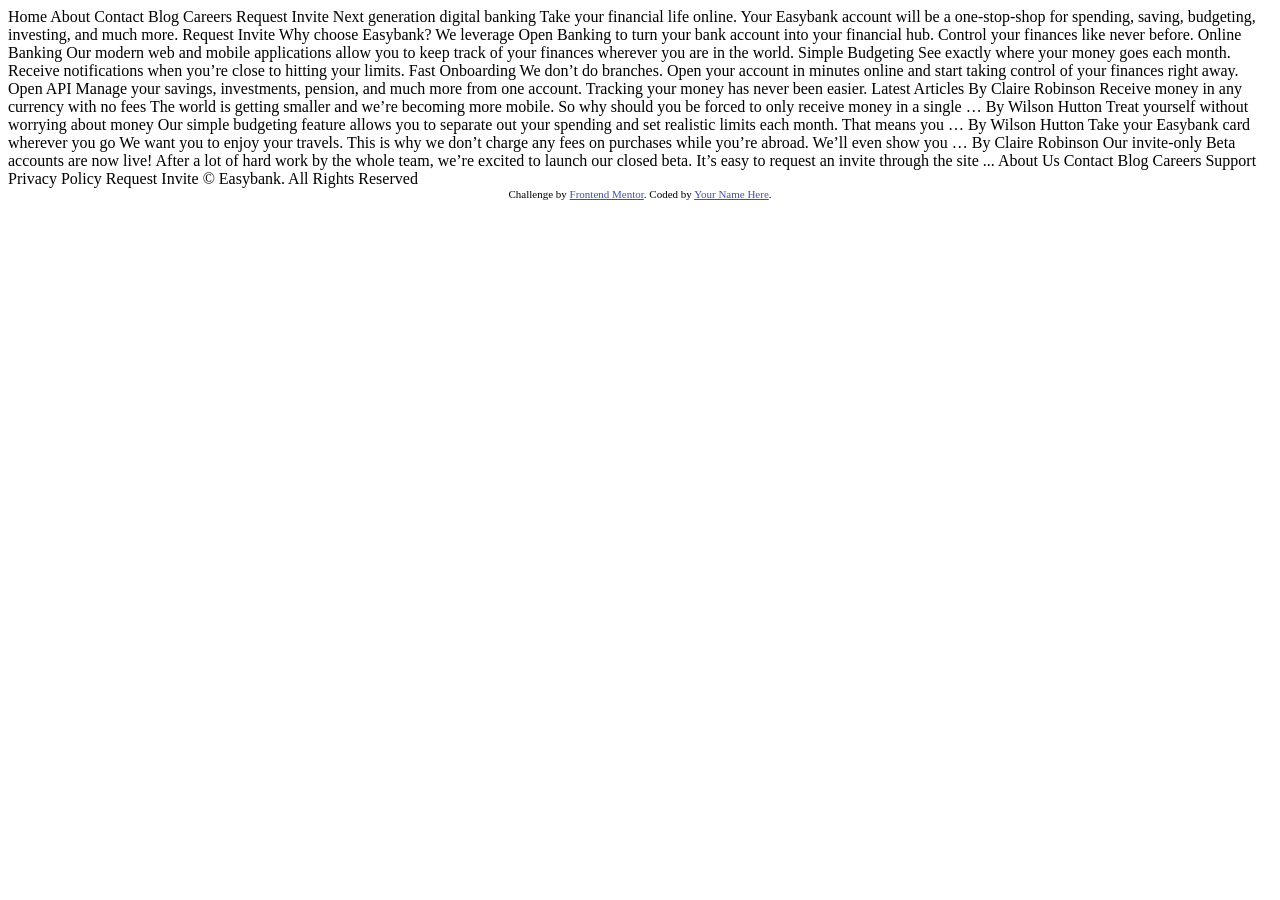
==== src/index.html @ cdc17687 "adding starting files" ====
<!DOCTYPE html>
<html lang="en">
<head>
  <meta charset="UTF-8">
  <meta name="viewport" content="width=device-width, initial-scale=1.0"> <!-- displays site properly based on user's device -->

  <link rel="icon" type="image/png" sizes="32x32" href="./images/favicon-32x32.png">
  
  <title>Frontend Mentor | Easybank landing page</title>

  <!-- Feel free to remove these styles or customise in your own stylesheet 👍 -->
  <style>
    .attribution { font-size: 11px; text-align: center; }
    .attribution a { color: hsl(228, 45%, 44%); }
  </style>
</head>
<body>

  Home
  About
  Contact
  Blog
  Careers

  Request Invite



  Next generation digital banking

  Take your financial life online. Your Easybank account will be a one-stop-shop 
  for spending, saving, budgeting, investing, and much more.

  Request Invite



  Why choose Easybank?

  We leverage Open Banking to turn your bank account into your financial hub. Control 
  your finances like never before.

  Online Banking
  Our modern web and mobile applications allow you to keep track of your finances 
  wherever you are in the world.

  Simple Budgeting
  See exactly where your money goes each month. Receive notifications when you’re 
  close to hitting your limits.

  Fast Onboarding
  We don’t do branches. Open your account in minutes online and start taking control 
  of your finances right away.

  Open API
  Manage your savings, investments, pension, and much more from one account. Tracking 
  your money has never been easier.

  

  Latest Articles

  By Claire Robinson
  Receive money in any currency with no fees
  The world is getting smaller and we’re becoming more mobile. So why should you be 
  forced to only receive money in a single …

  By Wilson Hutton
  Treat yourself without worrying about money
  Our simple budgeting feature allows you to separate out your spending and set 
  realistic limits each month. That means you …

  By Wilson Hutton
  Take your Easybank card wherever you go
  We want you to enjoy your travels. This is why we don’t charge any fees on purchases 
  while you’re abroad. We’ll even show you …

  By Claire Robinson
  Our invite-only Beta accounts are now live!
  After a lot of hard work by the whole team, we’re excited to launch our closed beta. 
  It’s easy to request an invite through the site ...

  

  About Us
  Contact
  Blog
  Careers
  Support
  Privacy Policy

  Request Invite

  © Easybank. All Rights Reserved
  
  <div class="attribution">
    Challenge by <a href="https://www.frontendmentor.io?ref=challenge" target="_blank">Frontend Mentor</a>. 
    Coded by <a href="#">Your Name Here</a>.
  </div>
</body>
</html>
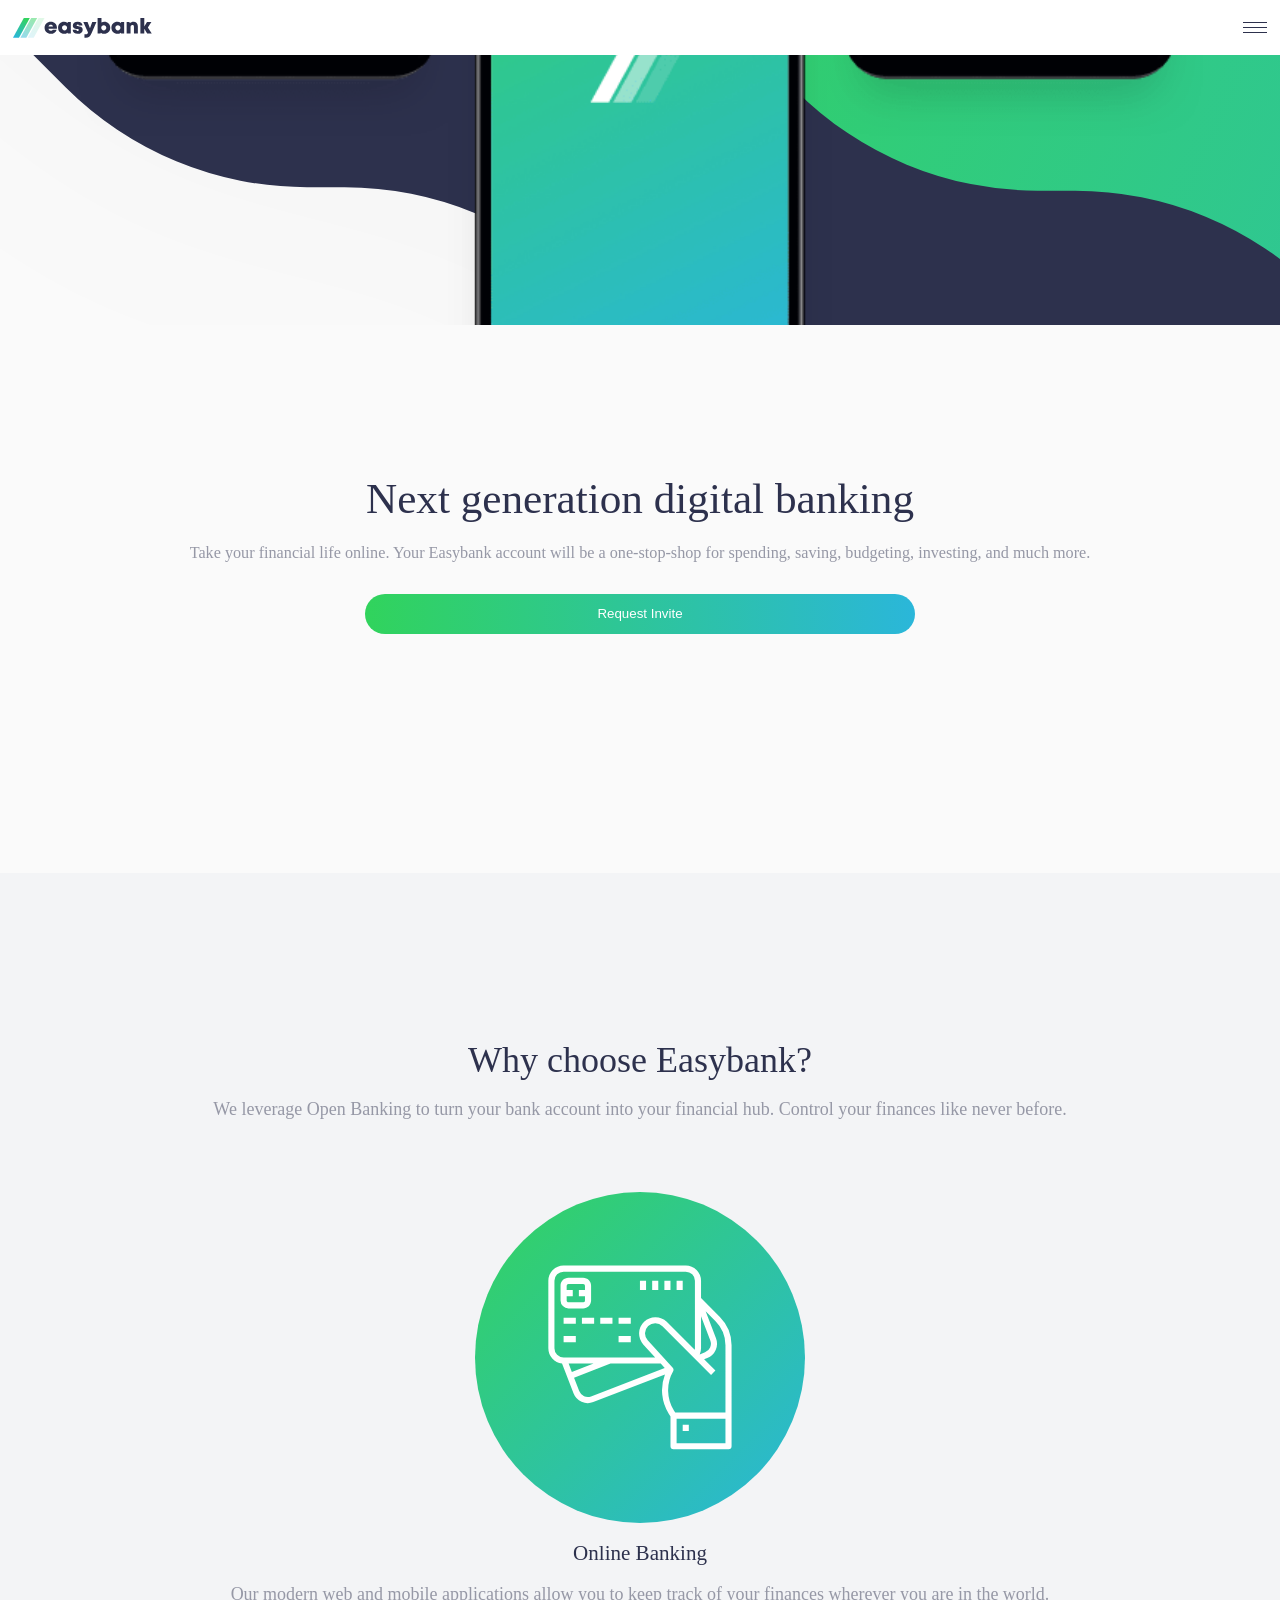
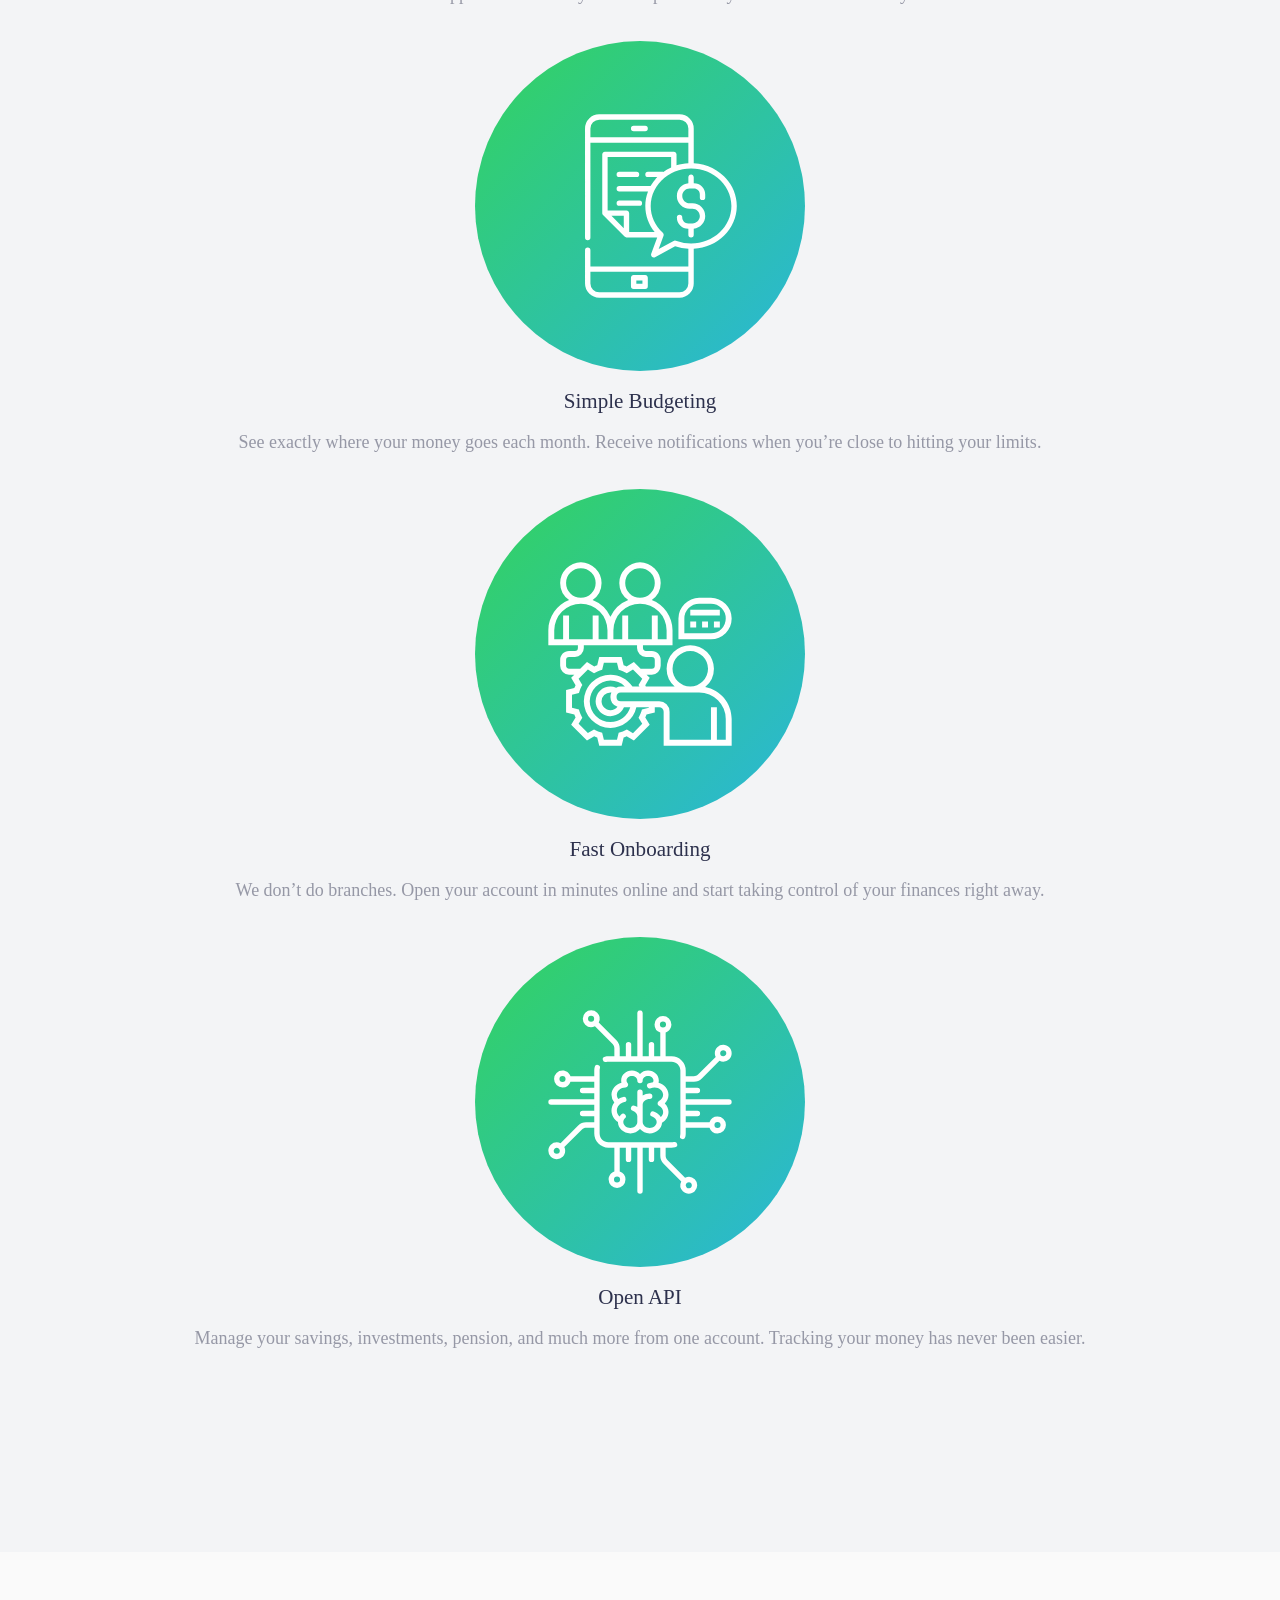
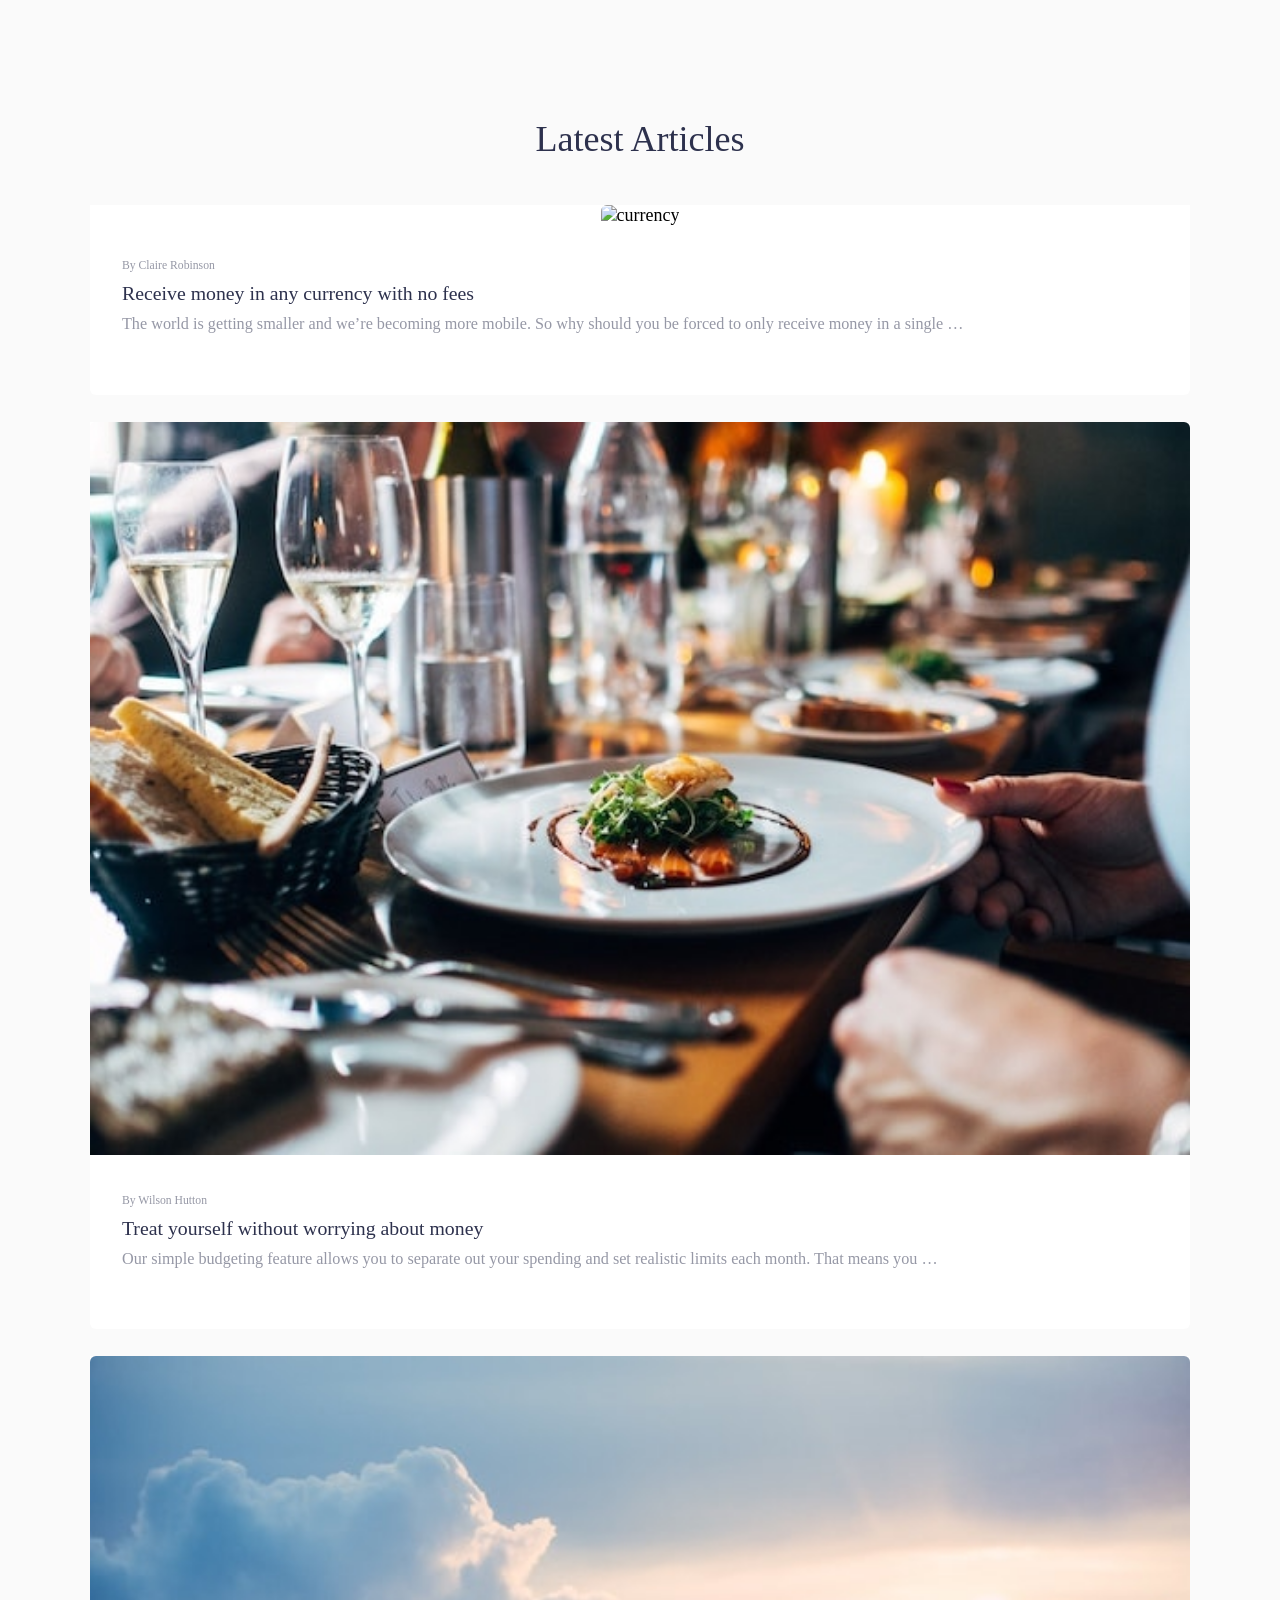
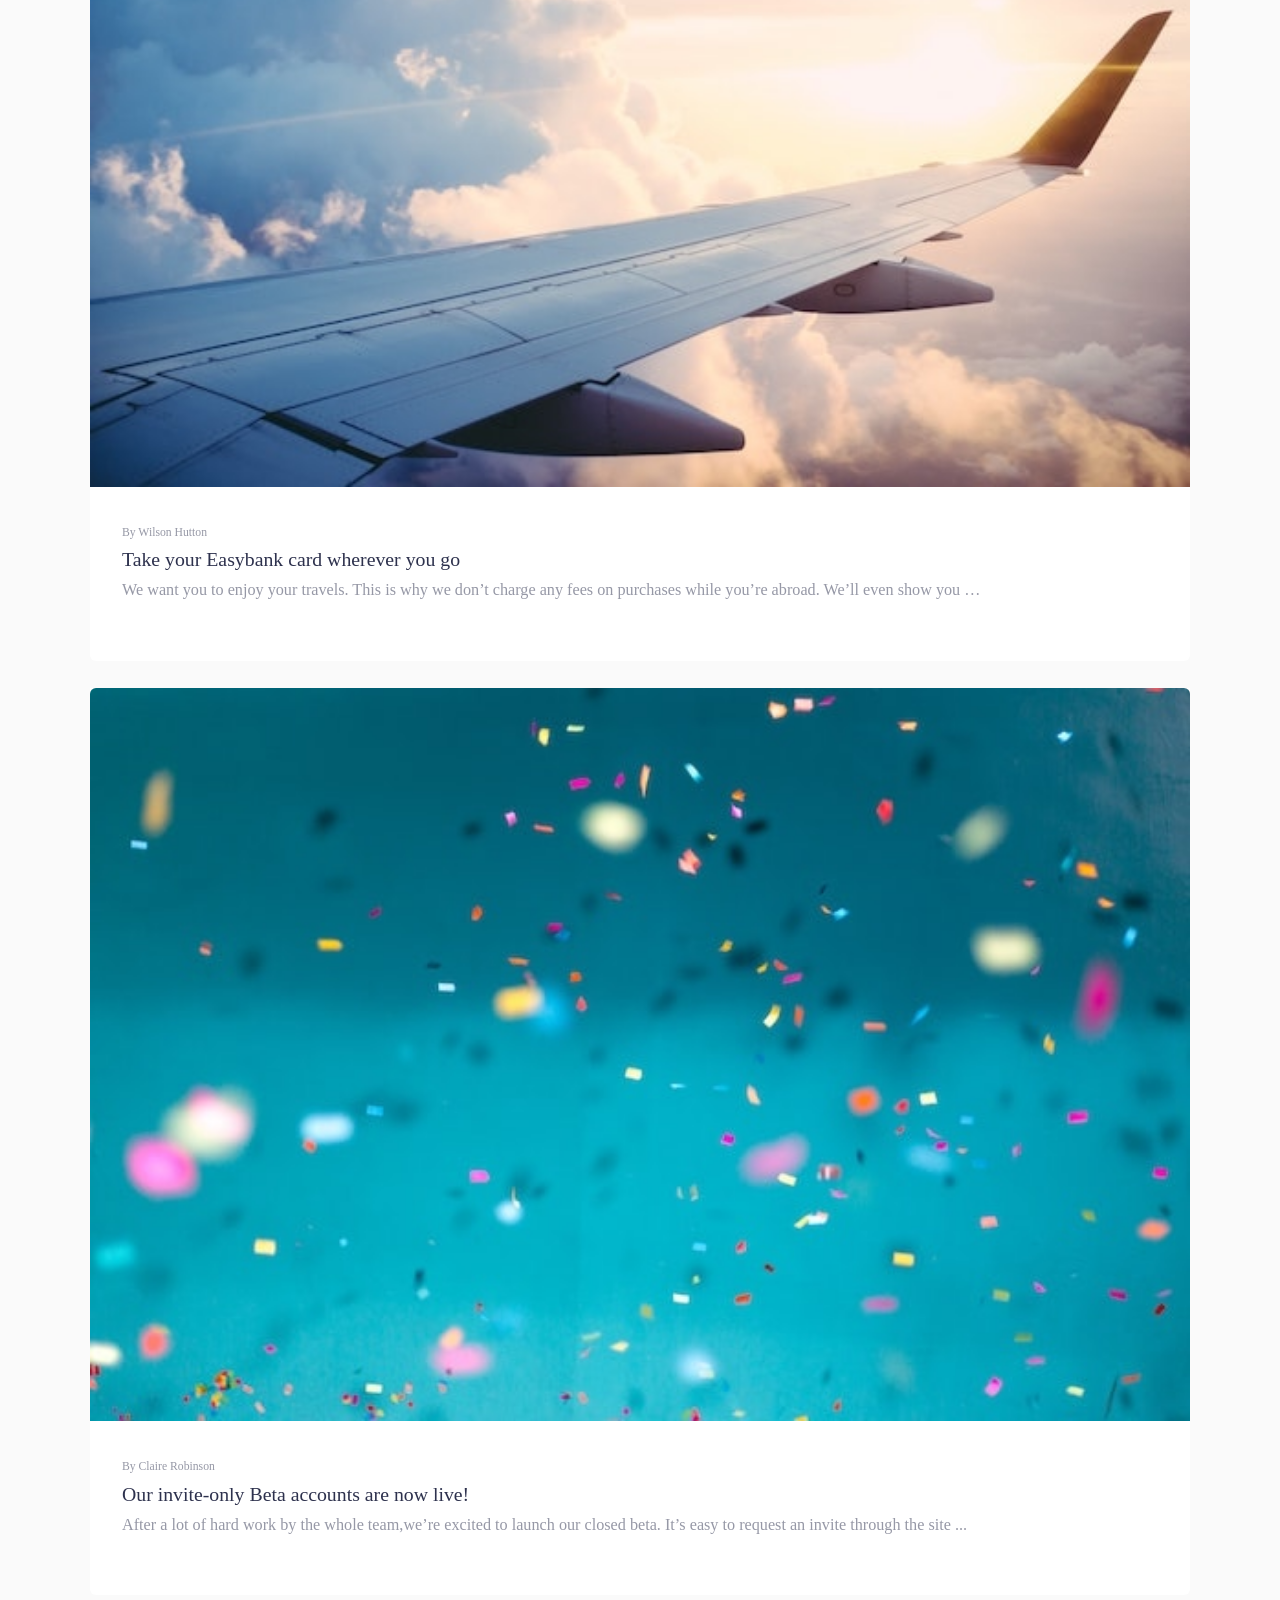
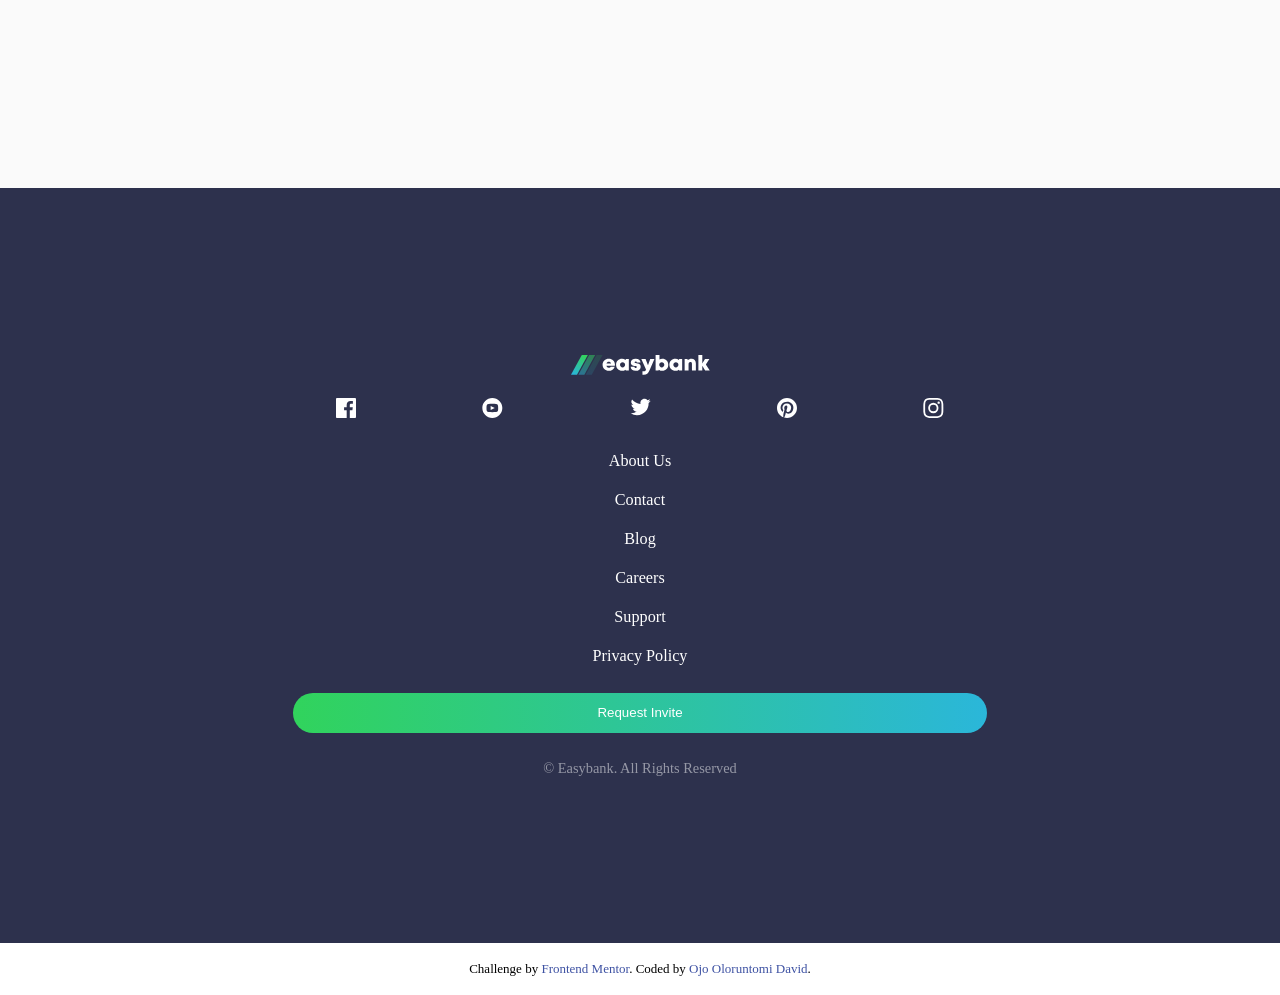
==== commit 4120e1ba: "mobile view" ====
--- a/src/index.html
+++ b/src/index.html
@@ -1,101 +1,199 @@
 <!DOCTYPE html>
 <html lang="en">
+
 <head>
   <meta charset="UTF-8">
-  <meta name="viewport" content="width=device-width, initial-scale=1.0"> <!-- displays site properly based on user's device -->
+  <meta name="viewport" content="width=device-width, initial-scale=1.0">
 
   <link rel="icon" type="image/png" sizes="32x32" href="./images/favicon-32x32.png">
-  
+  <link rel="stylesheet" href="./css/index.css">
+
   <title>Frontend Mentor | Easybank landing page</title>
+</head>
 
-  <!-- Feel free to remove these styles or customise in your own stylesheet 👍 -->
-  <style>
-    .attribution { font-size: 11px; text-align: center; }
-    .attribution a { color: hsl(228, 45%, 44%); }
-  </style>
-</head>
 <body>
 
-  Home
-  About
-  Contact
-  Blog
-  Careers
+  <div class="container">
+    <nav>
+      <div class="logo">
+        <img src="./images/logo.svg" alt="easybank logo">
+      </div>
+          <ul id="main-nav" class="mobile">
+              <li><a href="index.html">Home</a></li>
+              <li><a href="index.html">About</a></li>
+              <li><a href="index.html">Contact</a></li>
+              <li><a href="index.html">Blog</a></li>
+              <li><a href="index.html">Careers</a></li>
+            </ul>
+      <div class="nav-btn">
+        <img src="./images/icon-hamburger.svg" alt="icon-hamburger">
+      </div>
+      <button type="button">Request Invite</button>
+    </nav>
 
-  Request Invite
+    <main>
+      <div class="overview">
+        <div class="overview-image"></div>
+        <div class="summary">
+          <h1>Next generation digital banking</h1>
+          <p>Take your financial life online. Your Easybank account will be a one-stop-shop for spending, saving,
+            budgeting, investing, and much more.</p>
+          <button type="button">Request Invite</button>
 
+        </div>
+      </div>
 
+      <div class="services">
+        <div>
+          <h2>Why choose Easybank?</h2>
+          <p>We leverage Open Banking to turn your bank account into your financial hub. Control your finances like
+            never
+            before.</p>
+        </div>
+        <div class="service-cards">
+          <div class="card">
+            <div class="icon">
+              <img src="./images/icon-online.svg" alt="icon online banking">
+            </div>
+            <div>
+              <h3>Online Banking</h3>
+              <p>Our modern web and mobile applications allow you to keep track of your finances wherever you are in the
+                world.</p>
+            </div>
+          </div>
+          <div class="card">
+            <div class="icon">
+              <img src="./images/icon-budgeting.svg" alt="icon budgeting">
+            </div>
+            <div>
+              <h3>Simple Budgeting</h3>
+              <p>See exactly where your money goes each month. Receive notifications when you’re close to hitting your
+                limits.</p>
+            </div>
+          </div>
+          <div class="card">
+            <div class="icon">
+              <img src="./images/icon-onboarding.svg" alt="icon Onboarding">
+            </div>
+            <div>
+              <h3>Fast Onboarding</h3>
+              <p>We don’t do branches. Open your account in minutes online and start taking control of your finances
+                right
+                away.</p>
+            </div>
+          </div>
+          <div class="card">
+            <div class="icon">
+              <img src="./images/icon-api.svg" alt="icon open api">
+            </div>
+            <div>
+              <h3>Open API</h3>
+              <p>Manage your savings, investments, pension, and much more from one account. Tracking your money has
+                never
+                been easier.</p>
+            </div>
+          </div>
+        </div>
+      </div>
 
-  Next generation digital banking
+      <div class="latest-articles">
+        <h2>Latest Articles</h2>
+        <div class="all-articles">
+          <div class="article">
+            <div class="article-image">
+              <img src="./images/image-currency.jpg" alt="currency">
+            </div>
+            <div class="article-content">
+              <p class="author">By Claire Robinson</p>
+              <h4 class="headline">Receive money in any currency with no fees</h4>
+              <p class="preview">The world is getting smaller and we’re becoming more mobile. So why should you be
+                forced
+                to only receive money in a single …</p>
+            </div>
+          </div>
+          <div class="article">
+            <div class="article-image">
+              <img src="./images/image-restaurant.jpg" alt="image-restaurant">
+            </div>
+            <div class="article-content">
+              <p class="author">By Wilson Hutton</p>
+              <h4 class="headline">Treat yourself without worrying about money</h4>
+              <p class="preview">Our simple budgeting feature allows you to separate out your spending and set realistic
+                limits each month. That means you …</p>
+            </div>
+          </div>
+          <div class="article">
+            <div class="article-image">
+              <img src="./images/image-plane.jpg" alt="image-plane">
+            </div>
+            <div class="article-content">
+              <p class="author">By Wilson Hutton</p>
+              <h4 class="headline">Take your Easybank card wherever you go</h4>
+              <p class="preview">We want you to enjoy your travels. This is why we don’t charge any fees on purchases
+                while you’re abroad. We’ll even show you …</p>
+            </div>
+          </div>
+          <div class="article">
+            <div class="article-image">
+              <img src="./images/image-confetti.jpg" alt="image-confetti">
+            </div>
+            <div class="article-content">
+              <p class="author">By Claire Robinson</p>
+              <h4 class="headline">Our invite-only Beta accounts are now live!</h4>
+              <p class="preview">
+                After a lot of hard work by the whole team,we’re excited to launch our closed beta. It’s easy to request
+                an invite through the site ...
+              </p>
+            </div>
+          </div>
+        </div>
+      </div>
+    </main>
 
-  Take your financial life online. Your Easybank account will be a one-stop-shop 
-  for spending, saving, budgeting, investing, and much more.
+    <footer>
+      <div>
+          <div class="logo">
+              <svg xmlns="http://www.w3.org/2000/svg" width="139" height="20"><defs><lineargradient id="a" x1="72.195%" x2="17.503%" y1="0%" y2="100%"><stop offset="0%" stop-color="#33D35E"/><stop offset="100%" stop-color="#2AB6D9"/></lineargradient></defs><g fill="none" fill-rule="evenodd"><path fill="white" fill-rule="nonzero" d="M37.754 15.847c2.852 0 5.152-1.622 5.952-4.216h-3.897c-.376.665-1.14 1.066-2.055 1.066-1.237 0-2.065-.674-2.32-1.978h8.44c.051-.352.081-.694.081-1.037 0-3.335-2.537-5.95-6.201-5.95-3.568 0-6.175 2.564-6.175 6.049 0 3.473 2.628 6.066 6.175 6.066zm2.344-7.297h-4.596c.317-1.129 1.11-1.749 2.252-1.749 1.181 0 2 .613 2.344 1.75zm10.946 7.296c1.32 0 2.5-.434 3.43-1.188l.336.804h3.027V4.093h-2.919l-.4.88c-.94-.775-2.135-1.222-3.474-1.222-3.476 0-5.961 2.505-5.961 6.026 0 3.533 2.485 6.07 5.961 6.07zm.524-3.467c-1.467 0-2.545-1.108-2.545-2.593 0-1.475 1.069-2.583 2.545-2.583 1.466 0 2.544 1.108 2.544 2.583 0 1.485-1.078 2.593-2.544 2.593zm13.123 3.467c3.02 0 5.025-1.554 5.025-3.93 0-2.883-2.387-3.256-4.183-3.575-1.08-.193-1.95-.344-1.95-.99 0-.527.422-.838 1.05-.838.71 0 1.197.337 1.197 1.063h3.667c-.044-2.303-1.92-3.843-4.816-3.843-2.912 0-4.854 1.47-4.854 3.75 0 2.757 2.337 3.289 4.1 3.574 1.092.181 1.952.368 1.952 1.024 0 .587-.543.88-1.116.88-.742 0-1.32-.383-1.32-1.214h-3.77c.036 2.463 1.919 4.1 5.018 4.1zm8.1 3.858c2.936 0 4.344-1.257 5.877-4.736l4.764-10.863h-4.206l-2.249 6.263-2.412-6.263H70.31l4.698 10.43c-.53 1.414-.983 1.804-2.48 1.804H71.45v3.365h1.341zm18.504-3.858c3.5 0 5.973-2.515 5.973-6.048S94.796 3.75 91.295 3.75a5.332 5.332 0 00-2.825.784V0H84.6v15.474h2.897l.37-.844c.923.771 2.102 1.216 3.428 1.216zm-.523-3.467c-1.467 0-2.545-1.108-2.545-2.58 0-1.486 1.078-2.594 2.545-2.594 1.466 0 2.544 1.108 2.544 2.593 0 1.473-1.087 2.58-2.544 2.58zm13.598 3.467c1.32 0 2.5-.434 3.43-1.188l.336.804h3.027V4.093h-2.918l-.401.88c-.939-.775-2.135-1.222-3.474-1.222-3.476 0-5.96 2.505-5.96 6.026 0 3.533 2.484 6.07 5.96 6.07zm.524-3.467c-1.467 0-2.545-1.108-2.545-2.593 0-1.475 1.07-2.583 2.545-2.583 1.467 0 2.545 1.108 2.545 2.583 0 1.485-1.078 2.593-2.545 2.593zm12.653 3.095V9.403c0-1.447.702-2.3 1.923-2.3.986 0 1.483.657 1.483 1.98v6.39h3.915V8.543c0-2.897-1.733-4.773-4.373-4.773-1.47 0-2.733.565-3.58 1.508l-.537-1.172h-2.747v11.369h3.916zm13.748 0v-4.808l2.848 4.808h4.616l-3.902-5.95 3.543-5.419h-4.397l-2.708 4.454V0h-3.916v15.474h3.916z"/><g fill="url(#a)"><path d="M10.802 0L0 19.704h5.986L16.789 0z"/><path opacity=".5" d="M18.171 0L7.368 19.704h5.986L24.157 0z"/><path opacity=".15" d="M25.539 0L14.737 19.704h5.986L31.525 0z"/></g></g></svg>          
+          </div>
+          <div class="socials">
+            <div>
+              <img src="./images/icon-facebook.svg" alt="icon-facebook">
+            </div>
+            <div>
+              <img src="./images/icon-youtube.svg" alt="icon-youtube">
+            </div>
+            <div>
+              <img src="./images/icon-twitter.svg" alt="icon-twitter">
+            </div>
+            <div>
+              <img src="./images/icon-pinterest.svg" alt="icon-pinterest">
+            </div>
+            <div>
+              <img src="./images/icon-instagram.svg" alt="icon-instagram">
+            </div>
+          </div>
+            <ul id="footer-nav">
+              <li><a href="index.html">About Us</a></li>
+              <li><a href="index.html">Contact</a></li>
+              <li><a href="index.html">Blog</a></li>
+              <li><a href="index.html">Careers</a></li>
+              <li><a href="index.html">Support</a></li>
+              <li><a href="index.html">Privacy Policy</a></li>
+            </ul>
+          <button type="button">Request Invite</button>
+          <p class="copyright">
+            &copy; Easybank. All Rights Reserved
+          </p>
+      </div>
+    </footer>
 
-  Request Invite
+    <div class="attribution">
+      Challenge by <a href="https://www.frontendmentor.io?ref=challenge" target="_blank" rel="noopener">Frontend
+        Mentor</a>.
+      Coded by <a href="https://www.frontendmentor.io/profile/tomi-david" target="_blank" rel="noopener">Ojo Oloruntomi David</a>.
+    </div>
+  </div>
 
-
-
-  Why choose Easybank?
-
-  We leverage Open Banking to turn your bank account into your financial hub. Control 
-  your finances like never before.
-
-  Online Banking
-  Our modern web and mobile applications allow you to keep track of your finances 
-  wherever you are in the world.
-
-  Simple Budgeting
-  See exactly where your money goes each month. Receive notifications when you’re 
-  close to hitting your limits.
-
-  Fast Onboarding
-  We don’t do branches. Open your account in minutes online and start taking control 
-  of your finances right away.
-
-  Open API
-  Manage your savings, investments, pension, and much more from one account. Tracking 
-  your money has never been easier.
-
-  
-
-  Latest Articles
-
-  By Claire Robinson
-  Receive money in any currency with no fees
-  The world is getting smaller and we’re becoming more mobile. So why should you be 
-  forced to only receive money in a single …
-
-  By Wilson Hutton
-  Treat yourself without worrying about money
-  Our simple budgeting feature allows you to separate out your spending and set 
-  realistic limits each month. That means you …
-
-  By Wilson Hutton
-  Take your Easybank card wherever you go
-  We want you to enjoy your travels. This is why we don’t charge any fees on purchases 
-  while you’re abroad. We’ll even show you …
-
-  By Claire Robinson
-  Our invite-only Beta accounts are now live!
-  After a lot of hard work by the whole team, we’re excited to launch our closed beta. 
-  It’s easy to request an invite through the site ...
-
-  
-
-  About Us
-  Contact
-  Blog
-  Careers
-  Support
-  Privacy Policy
-
-  Request Invite
-
-  © Easybank. All Rights Reserved
-  
-  <div class="attribution">
-    Challenge by <a href="https://www.frontendmentor.io?ref=challenge" target="_blank">Frontend Mentor</a>. 
-    Coded by <a href="#">Your Name Here</a>.
-  </div>
+  <script src="./js/app.js"></script>
 </body>
 </html>
--- a/src/css/index.css
+++ b/src/css/index.css
@@ -0,0 +1,278 @@
+* {
+    margin: 0;
+    padding: 0;
+    box-sizing: border-box;
+}
+
+:root {
+    --clr-primary: hsl(233, 26%, 24%);
+    --clr-secondary: hsl(136, 65%, 51%);
+    --clr-accent: hsl(192, 70%, 51%);
+    --bg1: hsl(233, 8%, 62%);
+    --bg2: hsl(220, 16%, 96%);
+    --bg3: hsl(0, 0%, 98%);
+    --bg4: hsl(0, 0%, 100%);
+}
+
+html {
+    font-size: 18px;
+}
+
+a {
+    text-decoration: none;
+    font-size: .9rem;
+    color: var(--clr-primary);
+}
+
+nav {
+    display: flex;
+    justify-content: space-between;
+    align-items: center;
+    padding: .7rem;
+    position: relative;
+}
+
+.logo img {
+    padding-top: 5px;
+}
+
+#main-nav {
+    list-style-type: none;
+    opacity: 0;
+    position: absolute;
+    width: 100%;
+    top: 54.7449px;
+    left: 0;
+    right: 0;
+    z-index: 2;
+    padding: 1rem 1.5rem;
+    border-radius: 4px;
+    background: linear-gradient(to bottom, hsla(233, 26%, 24%, 0.98), hsla(0, 0%, 98%, 0.226));
+    height: 590px;
+    transition: opacity .5s ease-in-out;
+}
+
+#main-nav.show {
+    opacity: 1;
+}
+
+#main-nav.mobile li {
+    background-color: var(--bg4);
+    text-align: center;
+    padding-bottom: .5rem;
+}
+
+#main-nav.mobile li:first-of-type {
+    border-radius: 4px 4px 0 0;
+    padding-top: 1rem;
+}
+
+#main-nav.mobile li:last-of-type {
+    border-radius: 0 0 4px 4px;
+    padding-bottom: 1rem;
+}
+
+#main-nav li a {
+    display: block;
+    width: 100%;
+    padding: 0.5rem;
+}
+
+button {
+    color: var(--bg4);
+    background: linear-gradient(to right, var(--clr-secondary), var(--clr-accent));
+    padding: .7rem 0;
+    width: 50%;
+    border-radius: 10rem;
+    border: none;
+    display: block;
+    margin: .5rem auto;
+}
+
+nav button {
+    display: none;
+}
+
+.overview, .services, .latest-articles, footer {
+    width: 100%;
+    padding: 13% 7%;
+}
+
+.overview {
+    padding-bottom: 18%;
+    display: flex;
+    flex-flow: column wrap;
+    background-color: var(--bg3);
+    position: relative;
+    text-align: center;
+}
+
+.overview-image {
+    background: url(../images/image-mockups.png) 50% 88% / 88% no-repeat, url(../images/bg-intro-mobile.svg) center / cover no-repeat;
+    padding: 7.5rem 0;
+    position: absolute;
+    width: 100%;
+    left: 0;
+    top: 0;
+}
+
+.summary {
+    margin-top: 14rem;
+}
+
+h1, h2, h3, h4 {
+    font-weight: 400;
+    color: var(--clr-primary);
+}
+
+.summary h1 {
+    font-size: 2.4rem;
+}
+
+.summary p {
+    color: var(--bg1);
+    line-height: 1.6;
+    font-size: .9rem;
+    text-align: center;
+    padding: 1rem 0;
+}
+
+.services {
+    background-color: var(--bg2);
+    color: var(--bg1);
+    text-align: center;
+}
+
+.services > div:first-child {
+    padding-bottom: 1rem;
+}
+
+.services h2 {
+    font-size: 2rem;
+}
+
+.services div p, .service-cards, .cards {
+    padding: 1rem 0;
+}
+
+.icon {
+    width: 100%;
+    padding: 1rem 0;
+}
+
+.icon img {
+    width: 30%;
+    display: block;
+    margin: 0 auto;
+}
+
+.latest-articles {
+    text-align: center;
+    background-color: var(--bg3);
+}
+
+.latest-articles h2 {
+    font-size: 2rem;
+    padding-bottom: 1rem;
+}
+
+.article {
+    background-color: var(--bg4);
+    margin: 1.5rem 0;
+    border-radius: 0 0 6px 6px;
+}
+
+.article-image {
+    width: 100%;
+}
+
+.article-image img {
+    width: 100%;
+    border-radius: 6px 6px 0 0;
+}
+
+.article-content {
+    font-size: .9rem;
+    padding: 1.5em 2em; 
+    text-align: left;
+    color: var(--bg1);
+}
+
+.author {
+    font-size: .65rem;
+    padding-top: .5rem;
+}
+
+.headline {
+    font-size: 1.1rem;
+    padding: .5em 0;
+}
+
+.preview {
+    padding-bottom: 2rem;
+}
+
+footer {
+    background-color: var(--clr-primary);
+    color: var(--bg4);
+}
+
+footer > div {
+    width: 70%;
+    margin: 0 auto;
+    text-align: center;
+}
+
+.socials {
+    display: flex;
+    justify-content: space-around;
+    padding: 1rem 1rem 1rem;
+}
+
+#footer-nav ul {
+    width: 100%;
+}
+
+#footer-nav li {
+    /* background-color: #fff; */
+    list-style-type: none;
+    text-align: center;
+    padding: .5rem;
+    font-weight: 300;
+}
+
+#footer-nav a {
+    color: white;
+}
+
+#footer-nav a:hover {
+    text-decoration: underline;
+}
+
+footer button {
+    width: 90%;
+    margin: 1rem auto;
+}
+
+.copyright {
+    padding-top: .5rem;
+    font-size: .8rem;
+    color: var(--bg1);
+}
+
+.attribution {
+    font-size: 13px;
+    text-align: center;
+    padding: 1rem;
+    font-weight: 300;
+  }
+
+  .attribution a {
+    color: hsl(228, 45%, 44%);
+    font-size: 13px;
+  }
+
+  .attribution a:hover {
+      text-decoration: underline;
+      font-weight: 400;
+  }
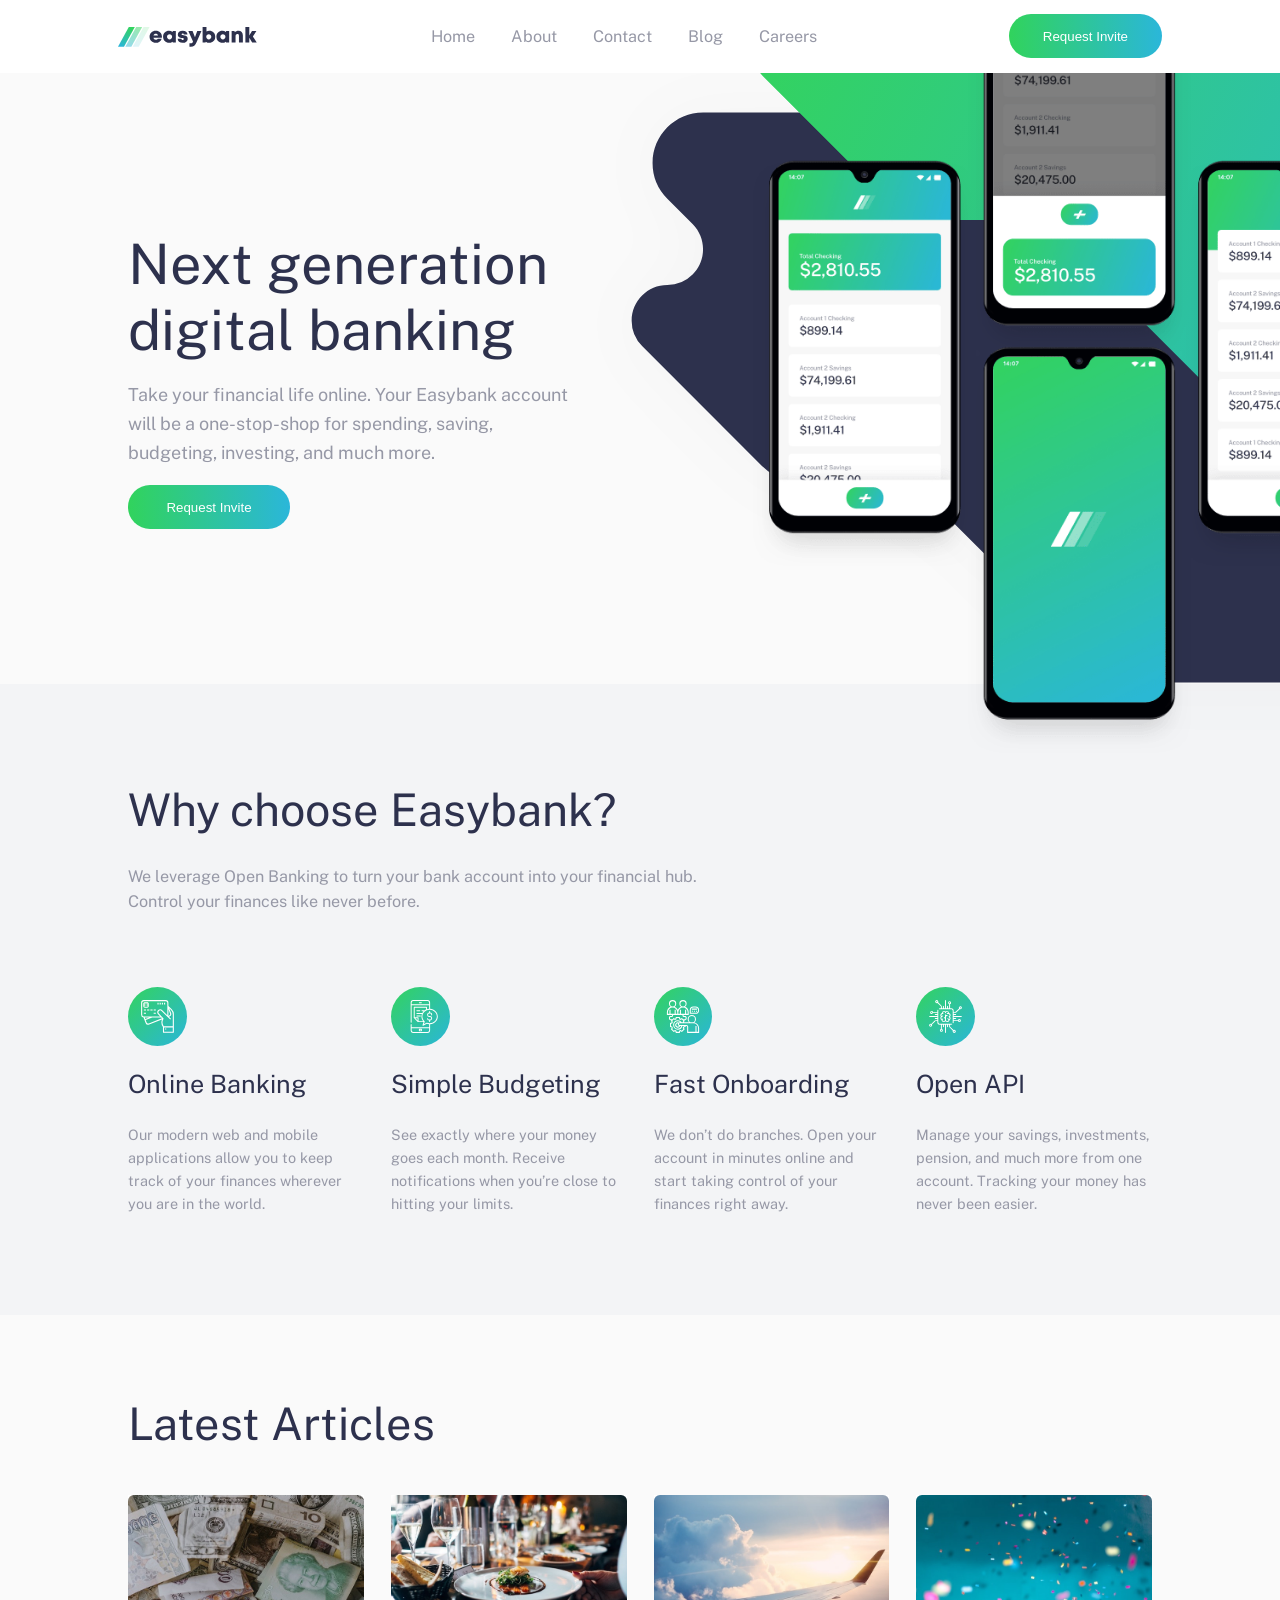
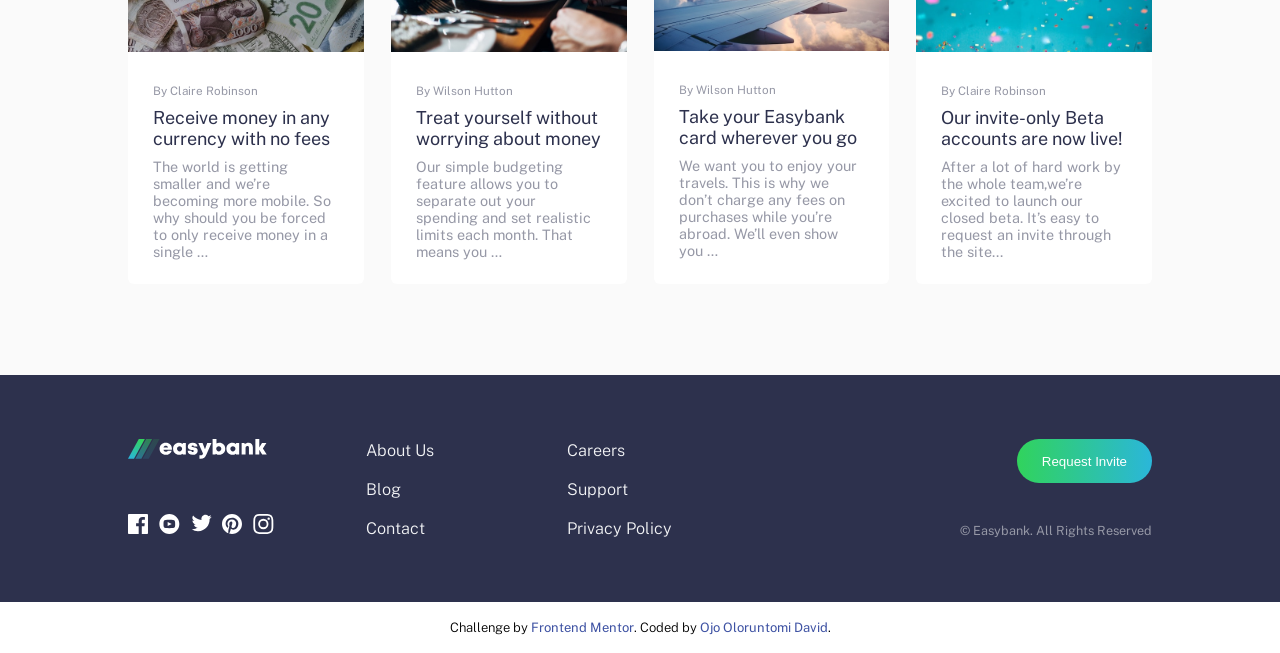
==== commit 7e2e72ec: "finished desktop design" ====
--- a/src/index.html
+++ b/src/index.html
@@ -5,6 +5,7 @@
   <meta charset="UTF-8">
   <meta name="viewport" content="width=device-width, initial-scale=1.0">
 
+  <link href="https://fonts.googleapis.com/css2?family=Public+Sans:wght@300;400&display=swap" rel="stylesheet">
   <link rel="icon" type="image/png" sizes="32x32" href="./images/favicon-32x32.png">
   <link rel="stylesheet" href="./css/index.css">
 
@@ -12,7 +13,6 @@
 </head>
 
 <body>
-
   <div class="container">
     <nav>
       <div class="logo">
@@ -142,7 +142,7 @@
               <h4 class="headline">Our invite-only Beta accounts are now live!</h4>
               <p class="preview">
                 After a lot of hard work by the whole team,we’re excited to launch our closed beta. It’s easy to request
-                an invite through the site ...
+                an invite through the site...
               </p>
             </div>
           </div>
@@ -156,29 +156,29 @@
               <svg xmlns="http://www.w3.org/2000/svg" width="139" height="20"><defs><lineargradient id="a" x1="72.195%" x2="17.503%" y1="0%" y2="100%"><stop offset="0%" stop-color="#33D35E"/><stop offset="100%" stop-color="#2AB6D9"/></lineargradient></defs><g fill="none" fill-rule="evenodd"><path fill="white" fill-rule="nonzero" d="M37.754 15.847c2.852 0 5.152-1.622 5.952-4.216h-3.897c-.376.665-1.14 1.066-2.055 1.066-1.237 0-2.065-.674-2.32-1.978h8.44c.051-.352.081-.694.081-1.037 0-3.335-2.537-5.95-6.201-5.95-3.568 0-6.175 2.564-6.175 6.049 0 3.473 2.628 6.066 6.175 6.066zm2.344-7.297h-4.596c.317-1.129 1.11-1.749 2.252-1.749 1.181 0 2 .613 2.344 1.75zm10.946 7.296c1.32 0 2.5-.434 3.43-1.188l.336.804h3.027V4.093h-2.919l-.4.88c-.94-.775-2.135-1.222-3.474-1.222-3.476 0-5.961 2.505-5.961 6.026 0 3.533 2.485 6.07 5.961 6.07zm.524-3.467c-1.467 0-2.545-1.108-2.545-2.593 0-1.475 1.069-2.583 2.545-2.583 1.466 0 2.544 1.108 2.544 2.583 0 1.485-1.078 2.593-2.544 2.593zm13.123 3.467c3.02 0 5.025-1.554 5.025-3.93 0-2.883-2.387-3.256-4.183-3.575-1.08-.193-1.95-.344-1.95-.99 0-.527.422-.838 1.05-.838.71 0 1.197.337 1.197 1.063h3.667c-.044-2.303-1.92-3.843-4.816-3.843-2.912 0-4.854 1.47-4.854 3.75 0 2.757 2.337 3.289 4.1 3.574 1.092.181 1.952.368 1.952 1.024 0 .587-.543.88-1.116.88-.742 0-1.32-.383-1.32-1.214h-3.77c.036 2.463 1.919 4.1 5.018 4.1zm8.1 3.858c2.936 0 4.344-1.257 5.877-4.736l4.764-10.863h-4.206l-2.249 6.263-2.412-6.263H70.31l4.698 10.43c-.53 1.414-.983 1.804-2.48 1.804H71.45v3.365h1.341zm18.504-3.858c3.5 0 5.973-2.515 5.973-6.048S94.796 3.75 91.295 3.75a5.332 5.332 0 00-2.825.784V0H84.6v15.474h2.897l.37-.844c.923.771 2.102 1.216 3.428 1.216zm-.523-3.467c-1.467 0-2.545-1.108-2.545-2.58 0-1.486 1.078-2.594 2.545-2.594 1.466 0 2.544 1.108 2.544 2.593 0 1.473-1.087 2.58-2.544 2.58zm13.598 3.467c1.32 0 2.5-.434 3.43-1.188l.336.804h3.027V4.093h-2.918l-.401.88c-.939-.775-2.135-1.222-3.474-1.222-3.476 0-5.96 2.505-5.96 6.026 0 3.533 2.484 6.07 5.96 6.07zm.524-3.467c-1.467 0-2.545-1.108-2.545-2.593 0-1.475 1.07-2.583 2.545-2.583 1.467 0 2.545 1.108 2.545 2.583 0 1.485-1.078 2.593-2.545 2.593zm12.653 3.095V9.403c0-1.447.702-2.3 1.923-2.3.986 0 1.483.657 1.483 1.98v6.39h3.915V8.543c0-2.897-1.733-4.773-4.373-4.773-1.47 0-2.733.565-3.58 1.508l-.537-1.172h-2.747v11.369h3.916zm13.748 0v-4.808l2.848 4.808h4.616l-3.902-5.95 3.543-5.419h-4.397l-2.708 4.454V0h-3.916v15.474h3.916z"/><g fill="url(#a)"><path d="M10.802 0L0 19.704h5.986L16.789 0z"/><path opacity=".5" d="M18.171 0L7.368 19.704h5.986L24.157 0z"/><path opacity=".15" d="M25.539 0L14.737 19.704h5.986L31.525 0z"/></g></g></svg>          
           </div>
           <div class="socials">
-            <div>
-              <img src="./images/icon-facebook.svg" alt="icon-facebook">
+            <div class="fb">
+                <svg xmlns="http://www.w3.org/2000/svg" width="20" height="20"><path fill="#FFF" d="M18.896 0H1.104C.494 0 0 .494 0 1.104v17.793C0 19.506.494 20 1.104 20h9.58v-7.745H8.076V9.237h2.606V7.01c0-2.583 1.578-3.99 3.883-3.99 1.104 0 2.052.082 2.329.119v2.7h-1.598c-1.254 0-1.496.597-1.496 1.47v1.928h2.989l-.39 3.018h-2.6V20h5.098c.608 0 1.102-.494 1.102-1.104V1.104C20 .494 19.506 0 18.896 0z"/></svg>
             </div>
-            <div>
-              <img src="./images/icon-youtube.svg" alt="icon-youtube">
+            <div class="yt">
+                <svg xmlns="http://www.w3.org/2000/svg" width="21" height="20"><path fill="#FFF" d="M10.333 0c-5.522 0-10 4.478-10 10 0 5.523 4.478 10 10 10 5.523 0 10-4.477 10-10 0-5.522-4.477-10-10-10zm3.701 14.077c-1.752.12-5.653.12-7.402 0C4.735 13.947 4.514 13.018 4.5 10c.014-3.024.237-3.947 2.132-4.077 1.749-.12 5.651-.12 7.402 0 1.898.13 2.118 1.059 2.133 4.077-.015 3.024-.238 3.947-2.133 4.077zM8.667 8.048l4.097 1.949-4.097 1.955V8.048z"/></svg>
             </div>
-            <div>
-              <img src="./images/icon-twitter.svg" alt="icon-twitter">
+            <div class="tw">
+                <svg xmlns="http://www.w3.org/2000/svg" width="21" height="18"><path fill="#FFF" d="M20.667 2.797a8.192 8.192 0 01-2.357.646 4.11 4.11 0 001.804-2.27 8.22 8.22 0 01-2.606.996A4.096 4.096 0 0014.513.873c-2.649 0-4.595 2.472-3.997 5.038a11.648 11.648 0 01-8.457-4.287 4.109 4.109 0 001.27 5.478A4.086 4.086 0 011.47 6.59c-.045 1.901 1.317 3.68 3.29 4.075a4.113 4.113 0 01-1.853.07 4.106 4.106 0 003.834 2.85 8.25 8.25 0 01-6.075 1.7 11.616 11.616 0 006.29 1.843c7.618 0 11.922-6.434 11.662-12.205a8.354 8.354 0 002.048-2.124z"/></svg>
             </div>
-            <div>
-              <img src="./images/icon-pinterest.svg" alt="icon-pinterest">
+            <div class="pint">
+                <svg xmlns="http://www.w3.org/2000/svg" width="20" height="20"><path fill="#FFF" d="M10 0C4.478 0 0 4.477 0 10c0 4.237 2.636 7.855 6.356 9.312-.088-.791-.167-2.005.035-2.868.182-.78 1.172-4.97 1.172-4.97s-.299-.6-.299-1.486c0-1.39.806-2.428 1.81-2.428.852 0 1.264.64 1.264 1.408 0 .858-.545 2.14-.828 3.33-.236.995.5 1.807 1.48 1.807 1.778 0 3.144-1.874 3.144-4.58 0-2.393-1.72-4.068-4.177-4.068-2.845 0-4.515 2.135-4.515 4.34 0 .859.331 1.781.745 2.281a.3.3 0 01.069.288l-.278 1.133c-.044.183-.145.223-.335.134-1.249-.581-2.03-2.407-2.03-3.874 0-3.154 2.292-6.052 6.608-6.052 3.469 0 6.165 2.473 6.165 5.776 0 3.447-2.173 6.22-5.19 6.22-1.013 0-1.965-.525-2.291-1.148l-.623 2.378c-.226.869-.835 1.958-1.244 2.621.937.29 1.931.446 2.962.446 5.522 0 10-4.477 10-10S15.522 0 10 0z"/></svg>
             </div>
-            <div>
-              <img src="./images/icon-instagram.svg" alt="icon-instagram">
+            <div class="ig">
+                <svg xmlns="http://www.w3.org/2000/svg" width="21" height="20"><path fill="#FFF" d="M10.333 1.802c2.67 0 2.987.01 4.042.059 2.71.123 3.976 1.409 4.1 4.099.048 1.054.057 1.37.057 4.04 0 2.672-.01 2.988-.058 4.042-.124 2.687-1.386 3.975-4.099 4.099-1.055.048-1.37.058-4.042.058-2.67 0-2.986-.01-4.04-.058-2.717-.124-3.976-1.416-4.1-4.1-.048-1.054-.058-1.37-.058-4.041 0-2.67.01-2.986.058-4.04.124-2.69 1.387-3.977 4.1-4.1 1.054-.048 1.37-.058 4.04-.058zm0-1.802C7.618 0 7.278.012 6.211.06 2.579.227.56 2.242.394 5.877.345 6.944.334 7.284.334 10s.011 3.057.06 4.123c.166 3.632 2.181 5.65 5.816 5.817 1.068.048 1.408.06 4.123.06 2.716 0 3.057-.012 4.124-.06 3.628-.167 5.651-2.182 5.816-5.817.049-1.066.06-1.407.06-4.123s-.011-3.056-.06-4.122C20.11 2.249 18.093.228 14.458.06 13.39.01 13.049 0 10.333 0zm0 4.865a5.135 5.135 0 100 10.27 5.135 5.135 0 000-10.27zm0 8.468a3.333 3.333 0 110-6.666 3.333 3.333 0 010 6.666zm5.339-9.87a1.2 1.2 0 10-.001 2.4 1.2 1.2 0 000-2.4z"/></svg>
             </div>
           </div>
             <ul id="footer-nav">
-              <li><a href="index.html">About Us</a></li>
-              <li><a href="index.html">Contact</a></li>
-              <li><a href="index.html">Blog</a></li>
-              <li><a href="index.html">Careers</a></li>
-              <li><a href="index.html">Support</a></li>
-              <li><a href="index.html">Privacy Policy</a></li>
+              <li class="first-column"><a href="index.html">About Us</a></li>
+              <li class="first-column"><a href="index.html">Blog</a></li>
+              <li class="first-column"><a href="index.html">Contact</a></li>
+              <li class="second-column"><a href="index.html">Careers</a></li>
+              <li class="second-column"><a href="index.html">Support</a></li>
+              <li class="second-column"><a href="index.html">Privacy Policy</a></li>
             </ul>
           <button type="button">Request Invite</button>
           <p class="copyright">
--- a/src/css/index.css
+++ b/src/css/index.css
@@ -6,16 +6,18 @@
 
 :root {
     --clr-primary: hsl(233, 26%, 24%);
-    --clr-secondary: hsl(136, 65%, 51%);
-    --clr-accent: hsl(192, 70%, 51%);
-    --bg1: hsl(233, 8%, 62%);
-    --bg2: hsl(220, 16%, 96%);
-    --bg3: hsl(0, 0%, 98%);
-    --bg4: hsl(0, 0%, 100%);
+    --clr-secondary: hsl(233, 8%, 62%);
+    --clr-accent-green: hsl(136, 65%, 51%);
+    --clr-accent-blue: hsl(192, 70%, 51%);
+    --bg-nav: hsl(0, 0%, 100%);
+    --bg-darkgrey: hsl(220, 16%, 96%);
+    --bg-grey: hsl(0, 0%, 98%);
+    
 }
 
 html {
     font-size: 18px;
+    font-family: 'Public Sans', sans-serif;
 }
 
 a {
@@ -30,6 +32,7 @@
     align-items: center;
     padding: .7rem;
     position: relative;
+    background-color: var(--bg-nav);
 }
 
 .logo img {
@@ -38,6 +41,9 @@
 
 #main-nav {
     list-style-type: none;
+}
+
+#main-nav {
     opacity: 0;
     position: absolute;
     width: 100%;
@@ -56,18 +62,18 @@
     opacity: 1;
 }
 
-#main-nav.mobile li {
-    background-color: var(--bg4);
+#main-nav li {
+    background-color: var(--bg-nav);
     text-align: center;
     padding-bottom: .5rem;
 }
 
-#main-nav.mobile li:first-of-type {
+#main-nav li:first-of-type {
     border-radius: 4px 4px 0 0;
     padding-top: 1rem;
 }
 
-#main-nav.mobile li:last-of-type {
+#main-nav li:last-of-type {
     border-radius: 0 0 4px 4px;
     padding-bottom: 1rem;
 }
@@ -79,9 +85,9 @@
 }
 
 button {
-    color: var(--bg4);
-    background: linear-gradient(to right, var(--clr-secondary), var(--clr-accent));
-    padding: .7rem 0;
+    color: var(--bg-nav);
+    background: linear-gradient(to right, var(--clr-accent-green), var(--clr-accent-blue));
+    padding: .8rem 0;
     width: 50%;
     border-radius: 10rem;
     border: none;
@@ -89,11 +95,19 @@
     margin: .5rem auto;
 }
 
+button:hover {
+    cursor: pointer;
+background: linear-gradient(to right, hsl(136, 82%, 69%), hsl(192, 78%, 70%));
+}
+
 nav button {
     display: none;
 }
 
-.overview, .services, .latest-articles, footer {
+.overview,
+.services,
+.latest-articles,
+footer {
     width: 100%;
     padding: 13% 7%;
 }
@@ -102,7 +116,7 @@
     padding-bottom: 18%;
     display: flex;
     flex-flow: column wrap;
-    background-color: var(--bg3);
+    background-color: var(--bg-grey);
     position: relative;
     text-align: center;
 }
@@ -112,7 +126,7 @@
     padding: 7.5rem 0;
     position: absolute;
     width: 100%;
-    left: 0;
+    right: 0;
     top: 0;
 }
 
@@ -120,30 +134,34 @@
     margin-top: 14rem;
 }
 
-h1, h2, h3, h4 {
+h1,
+h2,
+h3,
+h4 {
     font-weight: 400;
     color: var(--clr-primary);
 }
 
 .summary h1 {
-    font-size: 2.4rem;
+    font-size: 2.2rem;
 }
 
 .summary p {
-    color: var(--bg1);
+    color: var(--clr-secondary);
     line-height: 1.6;
-    font-size: .9rem;
+    font-size: .8rem;
     text-align: center;
     padding: 1rem 0;
 }
 
 .services {
-    background-color: var(--bg2);
-    color: var(--bg1);
-    text-align: center;
-}
-
-.services > div:first-child {
+    background-color: var(--bg-darkgrey);
+    color: var(--clr-secondary);
+    text-align: center;
+    line-height: 1.6;
+}
+
+.services>div:first-child {
     padding-bottom: 1rem;
 }
 
@@ -151,7 +169,13 @@
     font-size: 2rem;
 }
 
-.services div p, .service-cards, .cards {
+.services >div:first-child p {
+    font-size: .9rem;
+}
+
+.services div p,
+.service-cards,
+.cards {
     padding: 1rem 0;
 }
 
@@ -166,9 +190,13 @@
     margin: 0 auto;
 }
 
+.services p {
+    font-size: .8rem;
+}
+
 .latest-articles {
     text-align: center;
-    background-color: var(--bg3);
+    background-color: var(--bg-grey);
 }
 
 .latest-articles h2 {
@@ -177,7 +205,7 @@
 }
 
 .article {
-    background-color: var(--bg4);
+    background-color: var(--bg-nav);
     margin: 1.5rem 0;
     border-radius: 0 0 6px 6px;
 }
@@ -192,10 +220,10 @@
 }
 
 .article-content {
-    font-size: .9rem;
-    padding: 1.5em 2em; 
+    font-size: .7rem;
+    padding: 1.5em 2em;
     text-align: left;
-    color: var(--bg1);
+    color: var(--clr-secondary);
 }
 
 .author {
@@ -208,16 +236,22 @@
     padding: .5em 0;
 }
 
+.headline:hover {
+    cursor: pointer;
+    color: var(--clr-accent-green);
+}
+
 .preview {
     padding-bottom: 2rem;
+    font-size: .8rem;
 }
 
 footer {
     background-color: var(--clr-primary);
-    color: var(--bg4);
-}
-
-footer > div {
+    color: var(--bg-nav);
+}
+
+footer>div {
     width: 70%;
     margin: 0 auto;
     text-align: center;
@@ -229,24 +263,32 @@
     padding: 1rem 1rem 1rem;
 }
 
+.socials div:hover {
+    cursor: pointer;
+}
+
+/* change fill color of svg when div is hovered on */
+.socials div:hover svg path {
+    fill: var(--clr-accent-green);
+}
+
 #footer-nav ul {
     width: 100%;
 }
 
 #footer-nav li {
-    /* background-color: #fff; */
     list-style-type: none;
     text-align: center;
     padding: .5rem;
     font-weight: 300;
 }
 
+#footer-nav li a:hover {
+    color: var(--clr-accent-green);
+}
+
 #footer-nav a {
-    color: white;
-}
-
-#footer-nav a:hover {
-    text-decoration: underline;
+    color: var(--bg-darkgrey);
 }
 
 footer button {
@@ -256,8 +298,8 @@
 
 .copyright {
     padding-top: .5rem;
-    font-size: .8rem;
-    color: var(--bg1);
+    font-size: .7rem;
+    color: var(--clr-secondary);
 }
 
 .attribution {
@@ -265,14 +307,226 @@
     text-align: center;
     padding: 1rem;
     font-weight: 300;
-  }
-
-  .attribution a {
+}
+
+.attribution a {
     color: hsl(228, 45%, 44%);
     font-size: 13px;
-  }
-
-  .attribution a:hover {
-      text-decoration: underline;
-      font-weight: 400;
-  }+    font-weight: 400;
+}
+
+.attribution a:hover {
+    text-decoration: underline;
+    color: hsl(228, 59%, 28%);
+}
+
+@media screen and (min-width: 1000px) {
+    nav {
+        width: 85%;
+        margin: 0 auto;
+        justify-content: space-around;
+        padding: 0;
+    }
+
+    #main-nav {
+        opacity: 1;
+        position: static;
+        width: 61%;
+        background: var(--bg-nav);
+        display: flex;
+        justify-content: center;
+        align-items: center;
+        height: inherit;
+        padding-bottom: 0;
+    }
+
+    #main-nav li:first-of-type,
+    #main-nav li:last-of-type {
+        padding: 0;
+        padding-bottom: 0;
+    }
+
+    #main-nav li {
+        border-radius: 0;
+        padding-bottom: 0;
+        margin-right: 1rem;
+    }
+
+    #main-nav li a {
+        color: var(--clr-secondary);
+        border-bottom: 5px solid transparent;
+        padding-bottom: 1.2rem;
+    }
+
+    #main-nav li a:hover {
+        border-bottom: 5px solid var(--clr-accent-green);
+        color: var(--clr-primary);
+    }
+
+    .nav-btn {
+        display: none;
+    }
+
+    nav button {
+        display: block;
+        width: 8.5rem;
+        margin: 0;
+    }
+
+    .overview,
+    .services,
+    .latest-articles,
+    footer {
+        width: 100%;
+        padding: 5% 10%;
+        text-align: left;
+    }
+
+    .overview {
+        flex-flow: row nowrap;
+        padding-top: 0;
+        padding-bottom: 8.6rem;
+    }
+
+    .overview-image {
+        order: 2;
+        padding: 0;
+        height: 740px;
+        width: 58%;
+        background: url(../images/image-mockups.png) 215px -120px / 88% no-repeat, url(../images/bg-intro-desktop.svg) 30px -230px / 1116px no-repeat;
+    }
+
+    .summary {
+        margin-top: 8.8rem;
+        width: 43%;
+        text-align: left;
+    }
+
+    .summary h1 {
+        font-size: 3.1rem;
+    }
+
+    .summary p {
+        text-align: left;
+        font-size: 1rem;
+    }
+
+    .summary button {
+        margin: 0;
+        width: 9rem;
+    }
+
+    .services {
+        padding-top: 7%;
+    }
+
+    .services>div:first-child {
+        width: 60%;
+    }
+
+    .services h2, 
+    .latest-articles h2 {
+        font-size: 2.5rem;
+    }
+
+    .service-cards {
+        display: grid;
+        grid-template-columns: repeat(4, 1fr);
+        gap: 1.5rem;
+    }
+
+    .icon img {
+        width: 25%;
+        margin: 0;
+    }
+
+    .service-cards h3 {
+        font-size: 1.4rem;
+    }
+
+    .latest-articles h2 {
+        padding-top: 1rem;
+    }
+
+    .all-articles {
+        display: grid;
+        grid-template-columns: repeat(4, 1fr);
+        gap: 1.5rem;
+    }
+
+    .headline {
+        font-size: 1rem;
+    }
+
+    .preview {
+        padding-bottom: .3rem;
+    }
+
+    footer>div {
+        width: 100%;
+        display: grid;
+        grid-template-columns: 1fr 3fr 1fr 2fr;
+        grid-template-areas:
+            "logo     footer-nav . button"
+            ".        footer-nav . ."
+            "socials  footer-nav . copyright";
+        column-gap: 4.5rem;
+        text-align: left;
+    }
+
+    .logo {
+        grid-area: logo;
+    }
+
+    .socials {
+        grid-area: socials;
+        padding: 0;
+        justify-content: flex-start;
+    }
+
+    .socials div {
+        margin-right: .6rem;
+    }
+
+    #footer-nav {
+        grid-area: footer-nav;
+        display: grid;
+        grid-template-columns: 1fr 1fr;
+        gap: 1rem 5rem;
+    }
+
+    #footer-nav li {
+        text-align: left;
+        padding: 0;
+    }
+
+    .first-column {
+        grid-column: 1/2;
+    }
+
+    .second-column {
+        grid-column: 2/3;
+    }
+
+    .second-column:nth-of-type(4) {
+        grid-row: 1/2;
+    }
+
+    .second-column:nth-of-type(5) {
+        grid-row: 2/3;
+    }
+
+    footer button {
+        width: 65%;
+        grid-area: button;
+        margin: 0 0 1rem auto;
+    }
+
+    .copyright {
+        grid-area: copyright;
+        text-align: right;
+    }
+
+
+
+}
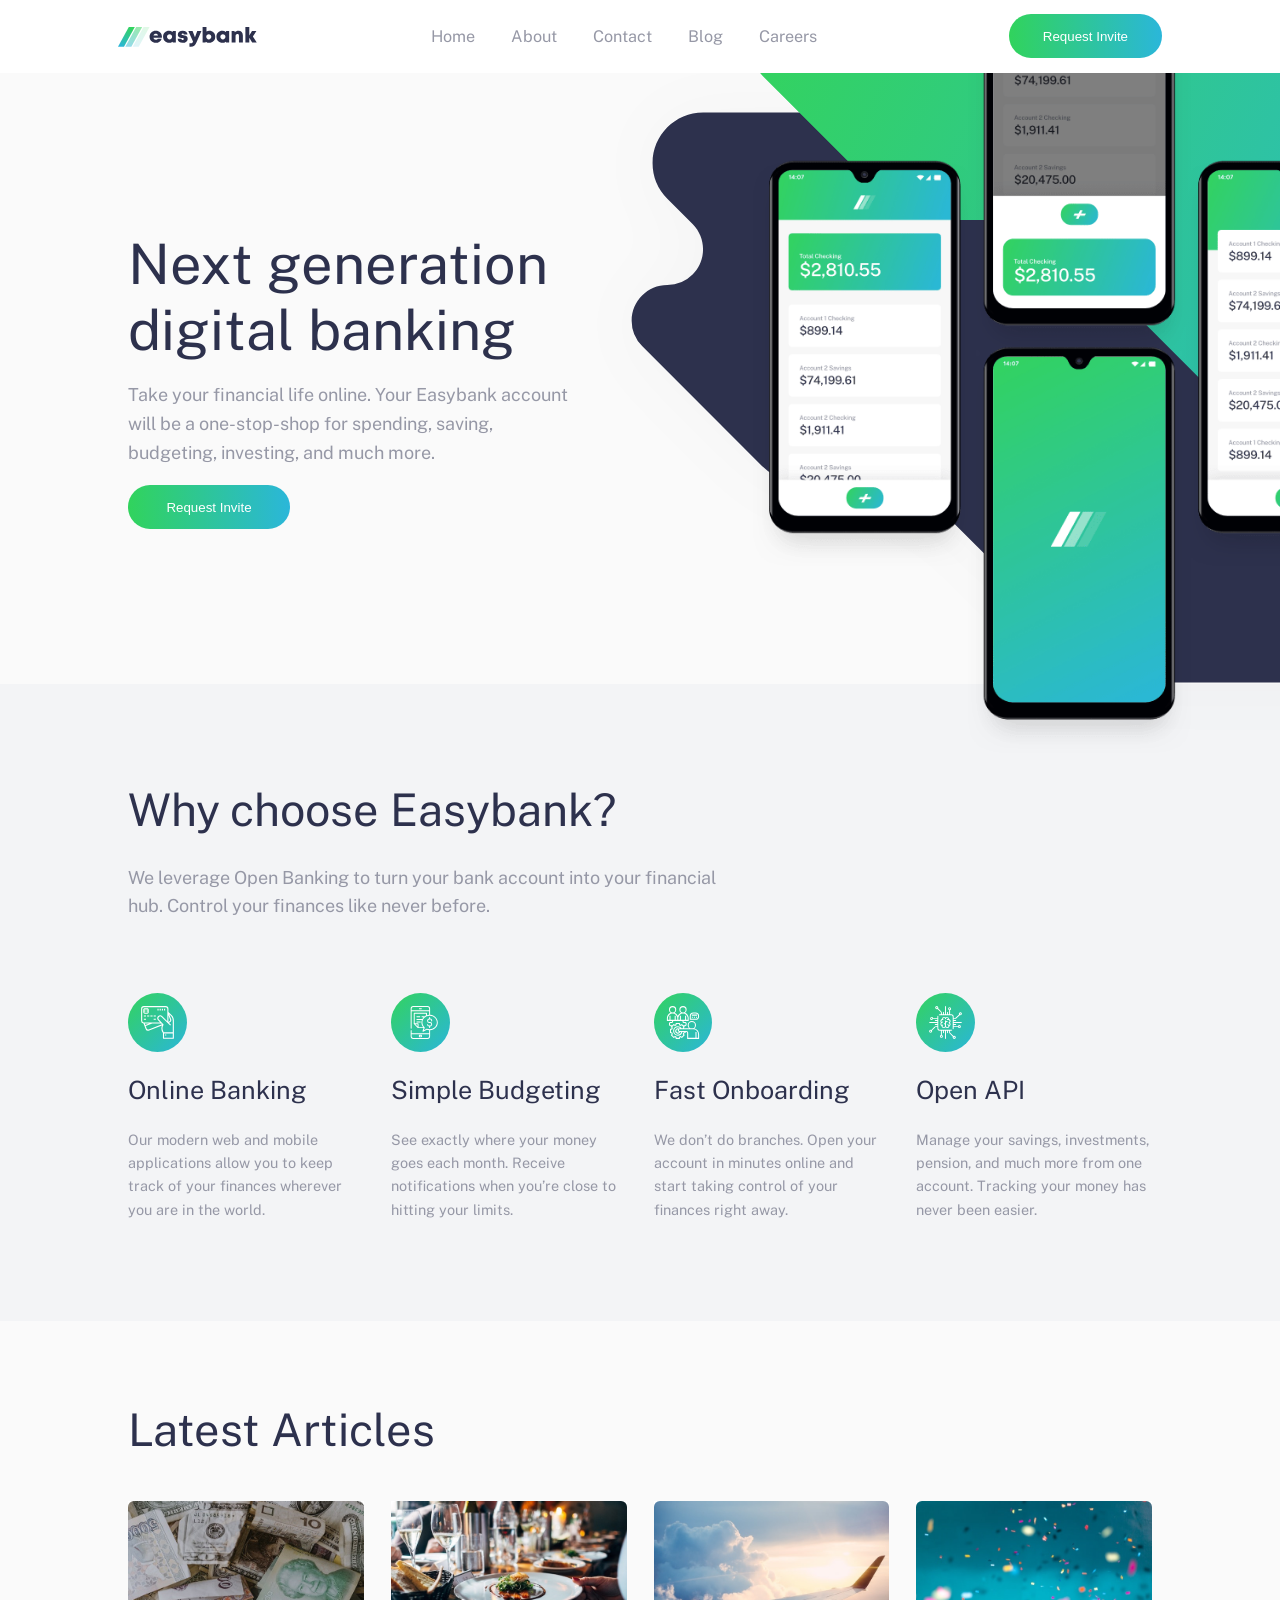
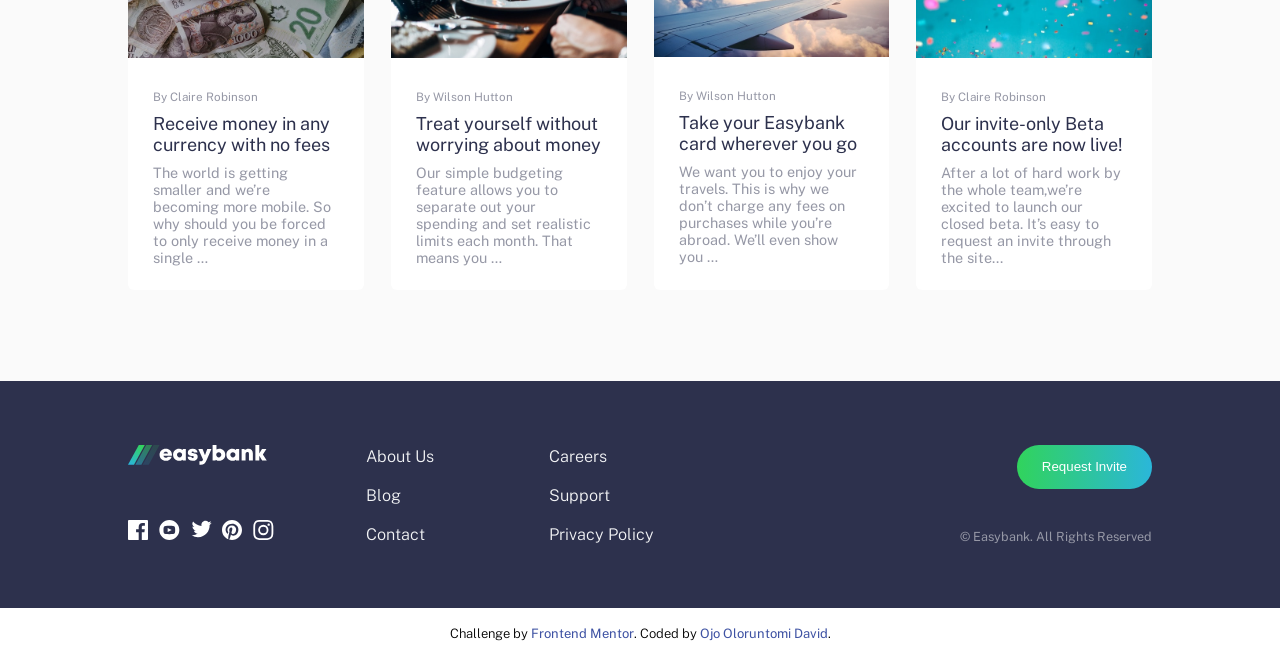
==== commit fce00daf: "finalized UI and UX design" ====
--- a/src/index.html
+++ b/src/index.html
@@ -25,7 +25,7 @@
               <li><a href="index.html">Blog</a></li>
               <li><a href="index.html">Careers</a></li>
             </ul>
-      <div class="nav-btn">
+      <div class="menu-btn">
         <img src="./images/icon-hamburger.svg" alt="icon-hamburger">
       </div>
       <button type="button">Request Invite</button>
--- a/src/css/index.css
+++ b/src/css/index.css
@@ -12,7 +12,6 @@
     --bg-nav: hsl(0, 0%, 100%);
     --bg-darkgrey: hsl(220, 16%, 96%);
     --bg-grey: hsl(0, 0%, 98%);
-    
 }
 
 html {
@@ -84,6 +83,10 @@
     padding: 0.5rem;
 }
 
+.menu-btn {
+    margin-right: 1rem;
+}
+
 button {
     color: var(--bg-nav);
     background: linear-gradient(to right, var(--clr-accent-green), var(--clr-accent-blue));
@@ -93,11 +96,18 @@
     border: none;
     display: block;
     margin: .5rem auto;
+    font-weight: 400;
+    transition: box-shadow 0.2s ease-in-out;
 }
 
 button:hover {
     cursor: pointer;
-background: linear-gradient(to right, hsl(136, 82%, 69%), hsl(192, 78%, 70%));
+    background: linear-gradient(to right, hsl(136, 82%, 69%), hsl(192, 78%, 70%));
+}
+
+button:focus {
+    outline: none;
+    box-shadow: 0 4px 7.5px hsla(233, 26%, 24%, 0.3);
 }
 
 nav button {
@@ -110,6 +120,7 @@
 footer {
     width: 100%;
     padding: 13% 7%;
+    text-align: center;
 }
 
 .overview {
@@ -118,7 +129,6 @@
     flex-flow: column wrap;
     background-color: var(--bg-grey);
     position: relative;
-    text-align: center;
 }
 
 .overview-image {
@@ -150,14 +160,12 @@
     color: var(--clr-secondary);
     line-height: 1.6;
     font-size: .8rem;
-    text-align: center;
     padding: 1rem 0;
 }
 
 .services {
     background-color: var(--bg-darkgrey);
     color: var(--clr-secondary);
-    text-align: center;
     line-height: 1.6;
 }
 
@@ -169,19 +177,16 @@
     font-size: 2rem;
 }
 
-.services >div:first-child p {
-    font-size: .9rem;
+.services>div:first-child p {
+    font-size: 1rem;
 }
 
 .services div p,
 .service-cards,
-.cards {
+.cards,
+.icon {
     padding: 1rem 0;
-}
-
-.icon {
-    width: 100%;
-    padding: 1rem 0;
+    width: 100%;
 }
 
 .icon img {
@@ -190,12 +195,11 @@
     margin: 0 auto;
 }
 
-.services p {
+.card p {
     font-size: .8rem;
 }
 
 .latest-articles {
-    text-align: center;
     background-color: var(--bg-grey);
 }
 
@@ -254,7 +258,6 @@
 footer>div {
     width: 70%;
     margin: 0 auto;
-    text-align: center;
 }
 
 .socials {
@@ -278,7 +281,6 @@
 
 #footer-nav li {
     list-style-type: none;
-    text-align: center;
     padding: .5rem;
     font-weight: 300;
 }
@@ -318,6 +320,103 @@
 .attribution a:hover {
     text-decoration: underline;
     color: hsl(228, 59%, 28%);
+}
+
+
+@media screen and (min-width: 767px) and (max-width: 1000px) {
+    #main-nav {
+        height: 640px;
+        padding: 2rem 3rem;
+    }
+
+    #main-nav li a {
+        padding: 1rem;
+    }
+
+    .overview,
+    .services,
+    .latest-articles,
+    footer {
+        width: 100%;
+        padding: 7% 10%;
+        text-align: center;
+    }
+
+    .overview {
+        padding-bottom: 7%;
+    }
+
+    .overview-image {
+        padding: 11rem 0;
+        background: url(../images/image-mockups.png) 50% 40% / 88% no-repeat, url(../images/bg-intro-mobile.svg) center / cover no-repeat;
+    }
+
+    .overview button,
+    footer button {
+        width: 200px;
+    }
+
+    .summary {
+        margin-top: 22rem;
+    }
+
+    .service-cards,
+    .all-articles {
+        display: grid;
+        grid-template-columns: repeat(auto-fill, minmax(250px, 1fr));
+        column-gap: 2rem;
+    }
+
+    .icon img {
+        width: 20%;
+    }
+
+    footer>div {
+        width: 100%;
+        display: grid;
+        grid-template-columns: 1fr 2fr 2fr;
+        grid-template-areas:
+            "logo     footer-nav button"
+            ".        footer-nav ."
+            "socials  footer-nav copyright";
+        column-gap: 5%;
+        text-align: left;
+    }
+
+    .logo {
+        grid-area: logo;
+    }
+
+    .socials {
+        grid-area: socials;
+        padding: 0;
+    }
+
+    #footer-nav {
+        grid-area: footer-nav;
+        display: grid;
+        grid-template-columns: 1fr 1fr;
+        row-gap: 1rem;
+    }
+
+    #footer-nav li {
+        padding: 0;
+    }
+
+    footer button {
+        grid-area: button;
+        width: 8rem;
+        margin: 0 0 1rem auto;
+    }
+
+    footer button:focus {
+        box-shadow: 0 4px 7.5px hsla(231, 11%, 87%);
+    }
+
+    .copyright {
+        grid-area: copyright;
+        justify-self: end;
+    }
 }
 
 @media screen and (min-width: 1000px) {
@@ -343,7 +442,6 @@
     #main-nav li:first-of-type,
     #main-nav li:last-of-type {
         padding: 0;
-        padding-bottom: 0;
     }
 
     #main-nav li {
@@ -363,7 +461,7 @@
         color: var(--clr-primary);
     }
 
-    .nav-btn {
+    .menu-btn {
         display: none;
     }
 
@@ -377,7 +475,6 @@
     .services,
     .latest-articles,
     footer {
-        width: 100%;
         padding: 5% 10%;
         text-align: left;
     }
@@ -399,7 +496,6 @@
     .summary {
         margin-top: 8.8rem;
         width: 43%;
-        text-align: left;
     }
 
     .summary h1 {
@@ -407,7 +503,6 @@
     }
 
     .summary p {
-        text-align: left;
         font-size: 1rem;
     }
 
@@ -424,14 +519,15 @@
         width: 60%;
     }
 
-    .services h2, 
+    .services h2,
     .latest-articles h2 {
         font-size: 2.5rem;
     }
 
-    .service-cards {
+    .service-cards,
+    .all-articles {
         display: grid;
-        grid-template-columns: repeat(4, 1fr);
+        grid-template-columns: repeat(auto-fill, minmax(210px, 1fr));
         gap: 1.5rem;
     }
 
@@ -446,12 +542,6 @@
 
     .latest-articles h2 {
         padding-top: 1rem;
-    }
-
-    .all-articles {
-        display: grid;
-        grid-template-columns: repeat(4, 1fr);
-        gap: 1.5rem;
     }
 
     .headline {
@@ -492,11 +582,10 @@
         grid-area: footer-nav;
         display: grid;
         grid-template-columns: 1fr 1fr;
-        gap: 1rem 5rem;
+        gap: 1rem 3rem;
     }
 
     #footer-nav li {
-        text-align: left;
         padding: 0;
     }
 
@@ -526,7 +615,37 @@
         grid-area: copyright;
         text-align: right;
     }
-
-
-
+}
+
+@media screen and (min-width: 1000px) and (max-width: 1200px) {
+
+    .overview,
+    .services,
+    .latest-articles,
+    footer {
+        padding: 5%;
+    }
+
+    .overview {
+        padding-bottom: 5rem;
+    }
+
+    .summary {
+        width: 50%;
+        margin-top: 4rem;
+    }
+
+    .service-cards,
+    .all-articles {
+        display: grid;
+        gap: 1rem;
+    }
+
+    footer>div {
+        column-gap: 2rem;
+    }
+
+    footer button {
+        width: 75%;
+    }
 }
